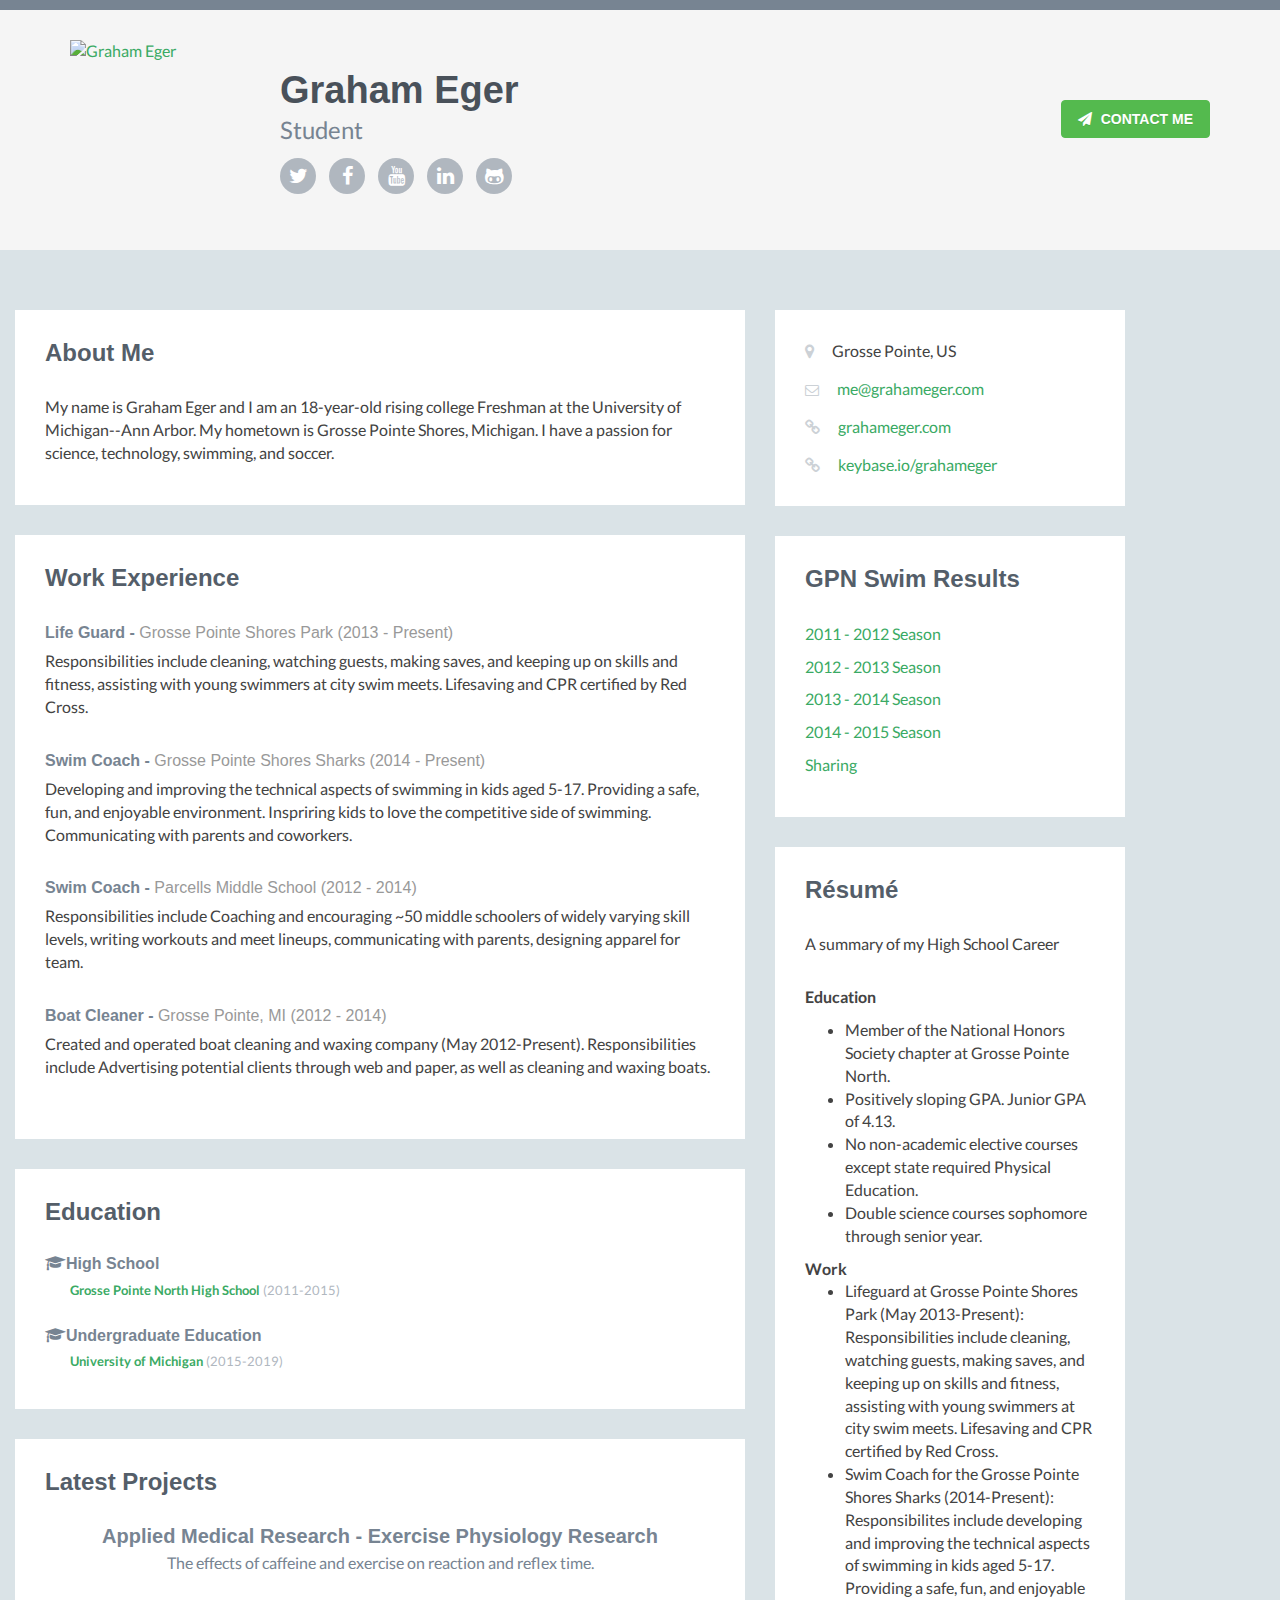
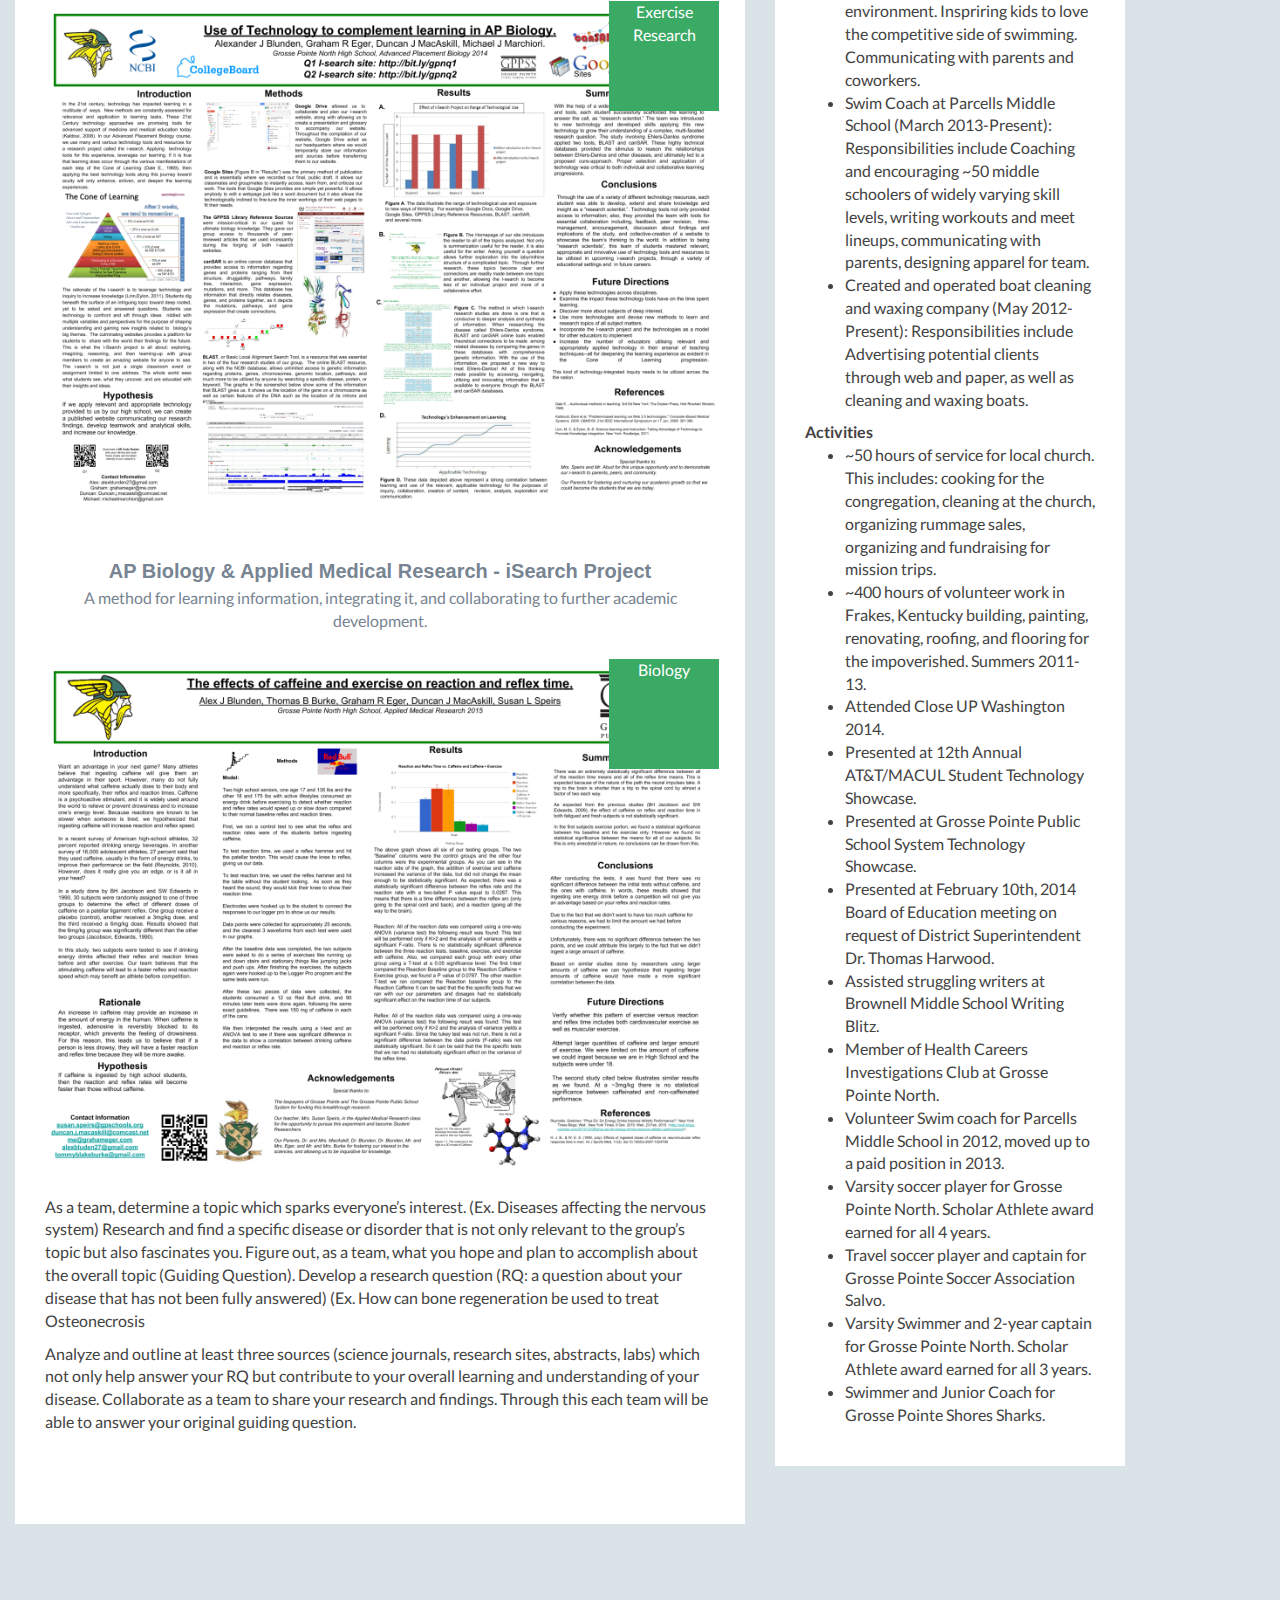
==== index.html @ a5c98aa0 "First commit" ====
<!DOCTYPE html> <html lang="en"> <head> <title>Graham Eger</title> <meta charset="UTF-8"> <meta content="IE=edge" http-equiv="X-UA-Compatible"> <meta content="width=device-width,initial-scale=1" name="viewport"> <meta content="Personal Webpage of Graham Robert Eger" name="description"> <meta content="Graham Eger" name="author"> <link async href="favicon.ico" rel="shortcut icon"> </head> <link async rel="stylesheet" type="text/css" href="https://grahameger.github.io/assets/css/style.css"><body> <header class="header"> <div class="container"> <a async href="https://grahameger.github.io/assets/images/16.jpg"> <img alt="Graham Eger" class="profile-image img-responsive pull-left" height="180" src="https://grahameger.com/seniorcircle.png" width="180"> </a> <div class="profile-content pull-left"> <h1 class="name">Graham Eger</h1> <h2 class="desc">Student</h2> <ul class="social list-inline"> <li> <a href="https://twitter.com/grahameger"> <i class="fa fa-twitter"></i> </a> </li> <li> <a href="https://facebook.com/grahameger"> <i class="fa fa-facebook"></i> </a> </li> <li> <a href="https://youtube.com/grahameger1"> <i class="fa fa-youtube"></i> </a> </li> <li> <a href="https://grahameger.com/sharing/resume.pdf"> <i class="fa fa-linkedin"></i> </a> </li> <li class="last-item"> <a href="https://grahameger.com/work"> <i class="fa fa-github-alt"></i> </a> </li> </ul> </div> <a class="btn btn-cta-primary pull-right" href="mailto:&#109;&#101;&#064;&#103;&#114;&#097;&#104;&#097;&#109;&#101;&#103;&#101;&#114;&#046;&#099;&#111;&#109;" target="_blank"> <i class="fa fa-paper-plane"></i> Contact Me </a> </div> </header> <div class="container sections-wrapper row"> <div class="primary col-md-8 col-sm-12 col-xs-12"> <section class="about section"> <div class="section-inner"> <h2 class="heading">About Me</h2> <div class="content"> <p>My name is Graham Eger and I am an 18-year-old rising college Freshman at the University of Michigan--Ann Arbor. My hometown is Grosse Pointe Shores, Michigan. I have a passion for science, technology, swimming, and soccer.</p> <p></p> </div> </div> </section> <section class="experience section"> <div class="section-inner"> <h2 class="heading">Work Experience</h2> <div class="content"> <div class="item"> <h3 class="title">Life Guard - <span class="place"> <a href="#">Grosse Pointe Shores Park</a> </span> <span class="year">(2013 - Present)</span> </h3> <p>Responsibilities include cleaning, watching guests, making saves, and keeping up on skills and fitness, assisting with young swimmers at city swim meets. Lifesaving and CPR certified by Red Cross. </p> </div> <div class="item"> <h3 class="title">Swim Coach - <span class="place">Grosse Pointe Shores Sharks</span> <span class="year">(2014 - Present)</span> </h3> <p>Developing and improving the technical aspects of swimming in kids aged 5-17. Providing a safe, fun, and enjoyable environment. Inspriring kids to love the competitive side of swimming. Communicating with parents and coworkers. </p> </div> <div class="item"> <h3 class="title">Swim Coach - <span class="place"> <a href="#">Parcells Middle School</a> </span> <span class="year">(2012 - 2014)</span> </h3> <p>Responsibilities include Coaching and encouraging ~50 middle schoolers of widely varying skill levels, writing workouts and meet lineups, communicating with parents, designing apparel for team. </p> </div> <div class="item"> <h3 class="title">Boat Cleaner - <span class="place"> <a href="http://gpboatcleaning.com">Grosse Pointe, MI</a> </span> <span class="year">(2012 - 2014)</span> </h3> <p>Created and operated boat cleaning and waxing company (May 2012-Present). Responsibilities include Advertising potential clients through web and paper, as well as cleaning and waxing boats. </p> </div> </div> </div> </section> <aside class="education aside section"> <div class="section-inner"> <h2 class="heading">Education</h2> <div class="content"> <div class="item"> <h3 class="title"> <i class="fa fa-graduation-cap"></i>High School </h3> <h4 class="university"> <a href="https://grossepointenorth.com">Grosse Pointe North High School</a> <span class="year">(2011-2015)</span> </h4> </div> <div class="item"> <h3 class="title"> <i class="fa fa-graduation-cap"></i>Undergraduate Education </h3> <h4 class="university"> <a href="https://umich.edu">University of Michigan</a> <span class="year">(2015-2019)</span> </h4> </div> </div> </div> </aside> <section class="latest section"> <div class="section-inner"> <h2 class="heading">Latest Projects</h2> <div class="content"> <div class="item featured text-center"> <h3 class="title"> <a href="http://www.grossepointenews.com/Articles-Schools-i-2013-06-20-250214.114135-Changing-lives.html" target="_blank">Applied Medical Research - Exercise Physiology Research</a> </h3> <p class="summary">The effects of caffeine and exercise on reaction and reflex time.</p> <div class="featured-image"> <a href="https://grahameger.com/work/ReflexReactionPoster.pdf" target="_blank"> <img async alt="project name" class="img-responsive project-image" src="https://grahameger.github.io/assets/images/Copy_of_GPPSS_Tech_Showcase_Poster_p02c7b.png"> </a> <div class="ribbon text"> Exercise Research </div> <br> <h3 class="title"> <a href="https://docs.google.com/presentation/d/17pIxIAxkDHUTWoYs_kjP4HQu69lE4UxBea7o7lthRrk/edit?usp=sharing" target="_blank">AP Biology & Applied Medical Research - iSearch Project</a> </h3> <p class="summary">A method for learning information, integrating it, and collaborating to further academic development.</p> <div class="featured-image"> <a href="https://docs.google.com/presentation/d/17pIxIAxkDHUTWoYs_kjP4HQu69lE4UxBea7o7lthRrk/edit?usp=sharing" target="_blank"> <img alt="project name" class="img-responsive project-image" async src="https://grahameger.github.io/assets/images/ReflexRxn-Eger_MacAskill_Burke_Blunden_ebzbsc.png"> </a> <div class="ribbon text"> Biology </div> </div> <div class="desc text-left"> <p>As a team, determine a topic which sparks everyone’s interest. (Ex. Diseases affecting the nervous system) Research and find a specific disease or disorder that is not only relevant to the group’s topic but also fascinates you. Figure out, as a team, what you hope and plan to accomplish about the overall topic (Guiding Question). Develop a research question (RQ: a question about your disease that has not been fully answered) (Ex. How can bone regeneration be used to treat Osteonecrosis </p> <p>Analyze and outline at least three sources (science journals, research sites, abstracts, labs) which not only help answer your RQ but contribute to your overall learning and understanding of your disease. Collaborate as a team to share your research and findings. Through this each team will be able to answer your original guiding question.</p> </div> </div> </div> </div> </div> </section> </div> <div class="secondary col-md-4 col-sm-12 col-xs-12"> <aside class="info aside section"> <div class="section-inner"> <h2 class="heading sr-only">Basic Information</h2> <div class="content"> <ul class="list-unstyled"> <li> <i class="fa fa-map-marker"></i> <span class="sr-only">Location:</span>Grosse Pointe, US </li> <li> <i class="fa fa-envelope-o"></i> <span class="sr-only">Email:</span> <a href="mailto:&#109;&#101;&#064;&#103;&#114;&#097;&#104;&#097;&#109;&#101;&#103;&#101;&#114;&#046;&#099;&#111;&#109;">&#109;&#101;&#064;&#103;&#114;&#097;&#104;&#097;&#109;&#101;&#103;&#101;&#114;&#046;&#099;&#111;&#109;</a> </li> <li> <i class="fa fa-link"></i> <span class="sr-only">Website:</span> <a href="https://grahameger.com">grahameger.com</a> </li> <li> <i class="fa fa-link"></i> <span class="sr-only">Keybase</span> <a href="https://keybase.io/grahameger">keybase.io/grahameger</a> </li> </ul> </div> </div> </aside> <aside class="education aside section"> <div class="section-inner"> <h2 class="heading">GPN Swim Results</h2> <div class="content"> <div class="item"> <p> <a href="/results/1112/">2011 - 2012 Season</a> </p> <p> <a href="/results/1213/">2012 - 2013 Season</a> </p> <p> <a href="/results/1314/">2013 - 2014 Season</a> </p> <p> <a href="/results/1415/">2014 - 2015 Season</a> </p> <p> <a href="/sharing">Sharing</a> </p> </div> </div> </div> </aside> <aside class="skills aside section"> <div class="section-inner"> <h2 class="heading">Résumé</h2> <div class="content"> <p class="intro">A summary of my High School Career</p> <div class="skillset"> <p> <b>Education</b> <br> </p> <ul> <li>Member of the National Honors Society chapter at Grosse Pointe North.</li> <li>Positively sloping GPA. Junior GPA of 4.13. </li> <li>No non-academic elective courses except state required Physical Education.</li> <li>Double science courses sophomore through senior year.</li> </ul> <b>Work</b> <br> <ul> <li>Lifeguard at Grosse Pointe Shores Park (May 2013-Present): Responsibilities include cleaning, watching guests, making saves, and keeping up on skills and fitness, assisting with young swimmers at city swim meets. Lifesaving and CPR certified by Red Cross.</li> <li>Swim Coach for the Grosse Pointe Shores Sharks (2014-Present): Responsibilites include developing and improving the technical aspects of swimming in kids aged 5-17. Providing a safe, fun, and enjoyable environment. Inspriring kids to love the competitive side of swimming. Communicating with parents and coworkers.</li> <li>Swim Coach at Parcells Middle School (March 2013-Present): Responsibilities include Coaching and encouraging ~50 middle schoolers of widely varying skill levels, writing workouts and meet lineups, communicating with parents, designing apparel for team.</li> <li>Created and operated boat cleaning and waxing company (May 2012-Present): Responsibilities include Advertising potential clients through web and paper, as well as cleaning and waxing boats.</li> </ul> <b>Activities</b> <br> <ul> <li>~50 hours of service for local church. This includes: cooking for the congregation, cleaning at the church, organizing rummage sales, organizing and fundraising for mission trips. </li> <li>~400 hours of volunteer work in Frakes, Kentucky building, painting, renovating, roofing, and flooring for the impoverished. Summers 2011-13.</li> <li>Attended Close UP Washington 2014.</li> <li>Presented at 12th Annual AT&T/MACUL Student Technology Showcase.</li> <li>Presented at Grosse Pointe Public School System Technology Showcase.</li> <li>Presented at February 10th, 2014 Board of Education meeting on request of District Superintendent Dr. Thomas Harwood.</li> <li>Assisted struggling writers at Brownell Middle School Writing Blitz.</li> <li>Member of Health Careers Investigations Club at Grosse Pointe North.</li> <li>Volunteer Swim coach for Parcells Middle School in 2012, moved up to a paid position in 2013. </li> <li>Varsity soccer player for Grosse Pointe North. Scholar Athlete award earned for all 4 years. </li> <li>Travel soccer player and captain for Grosse Pointe Soccer Association Salvo.</li> <li>Varsity Swimmer and 2-year captain for Grosse Pointe North. Scholar Athlete award earned for all 3 years.</li> <li>Swimmer and Junior Coach for Grosse Pointe Shores Sharks.</li> </ul> </div> </div> </div> </aside> </div> </div> </body> </html>
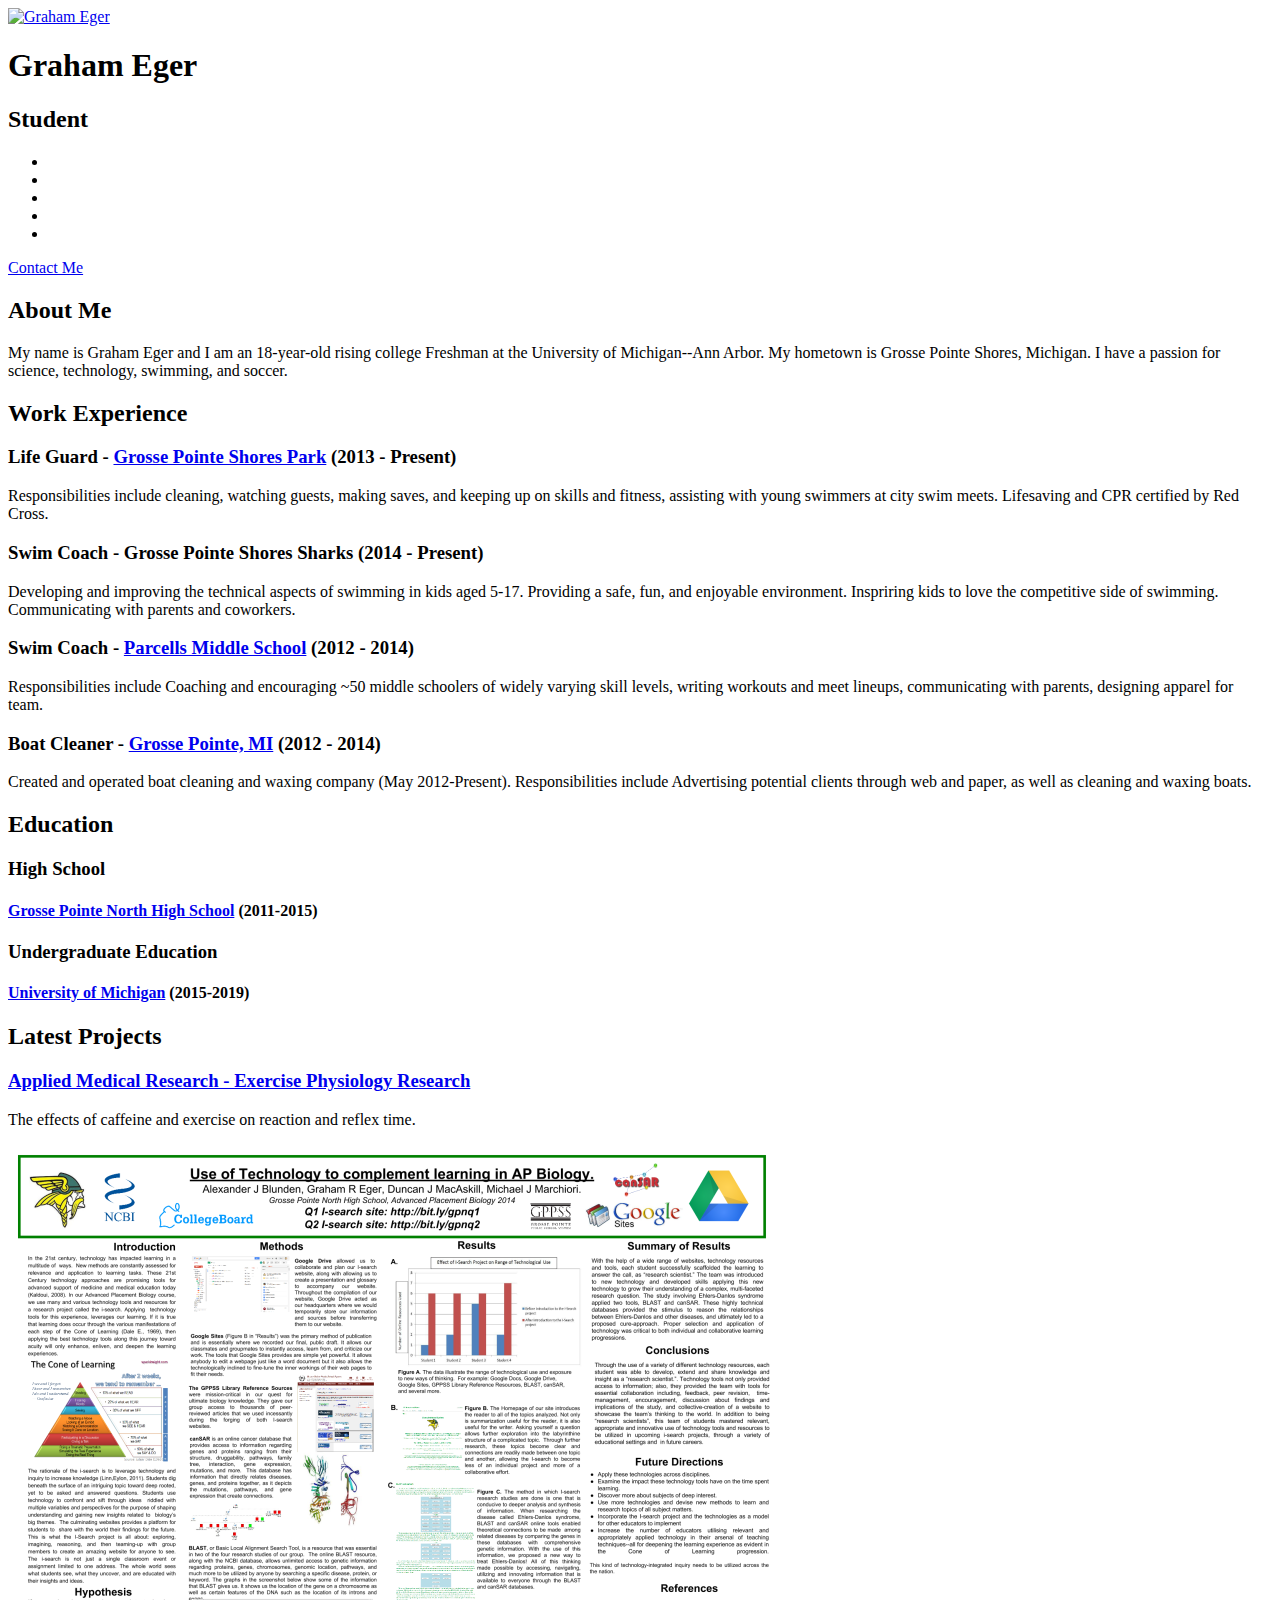
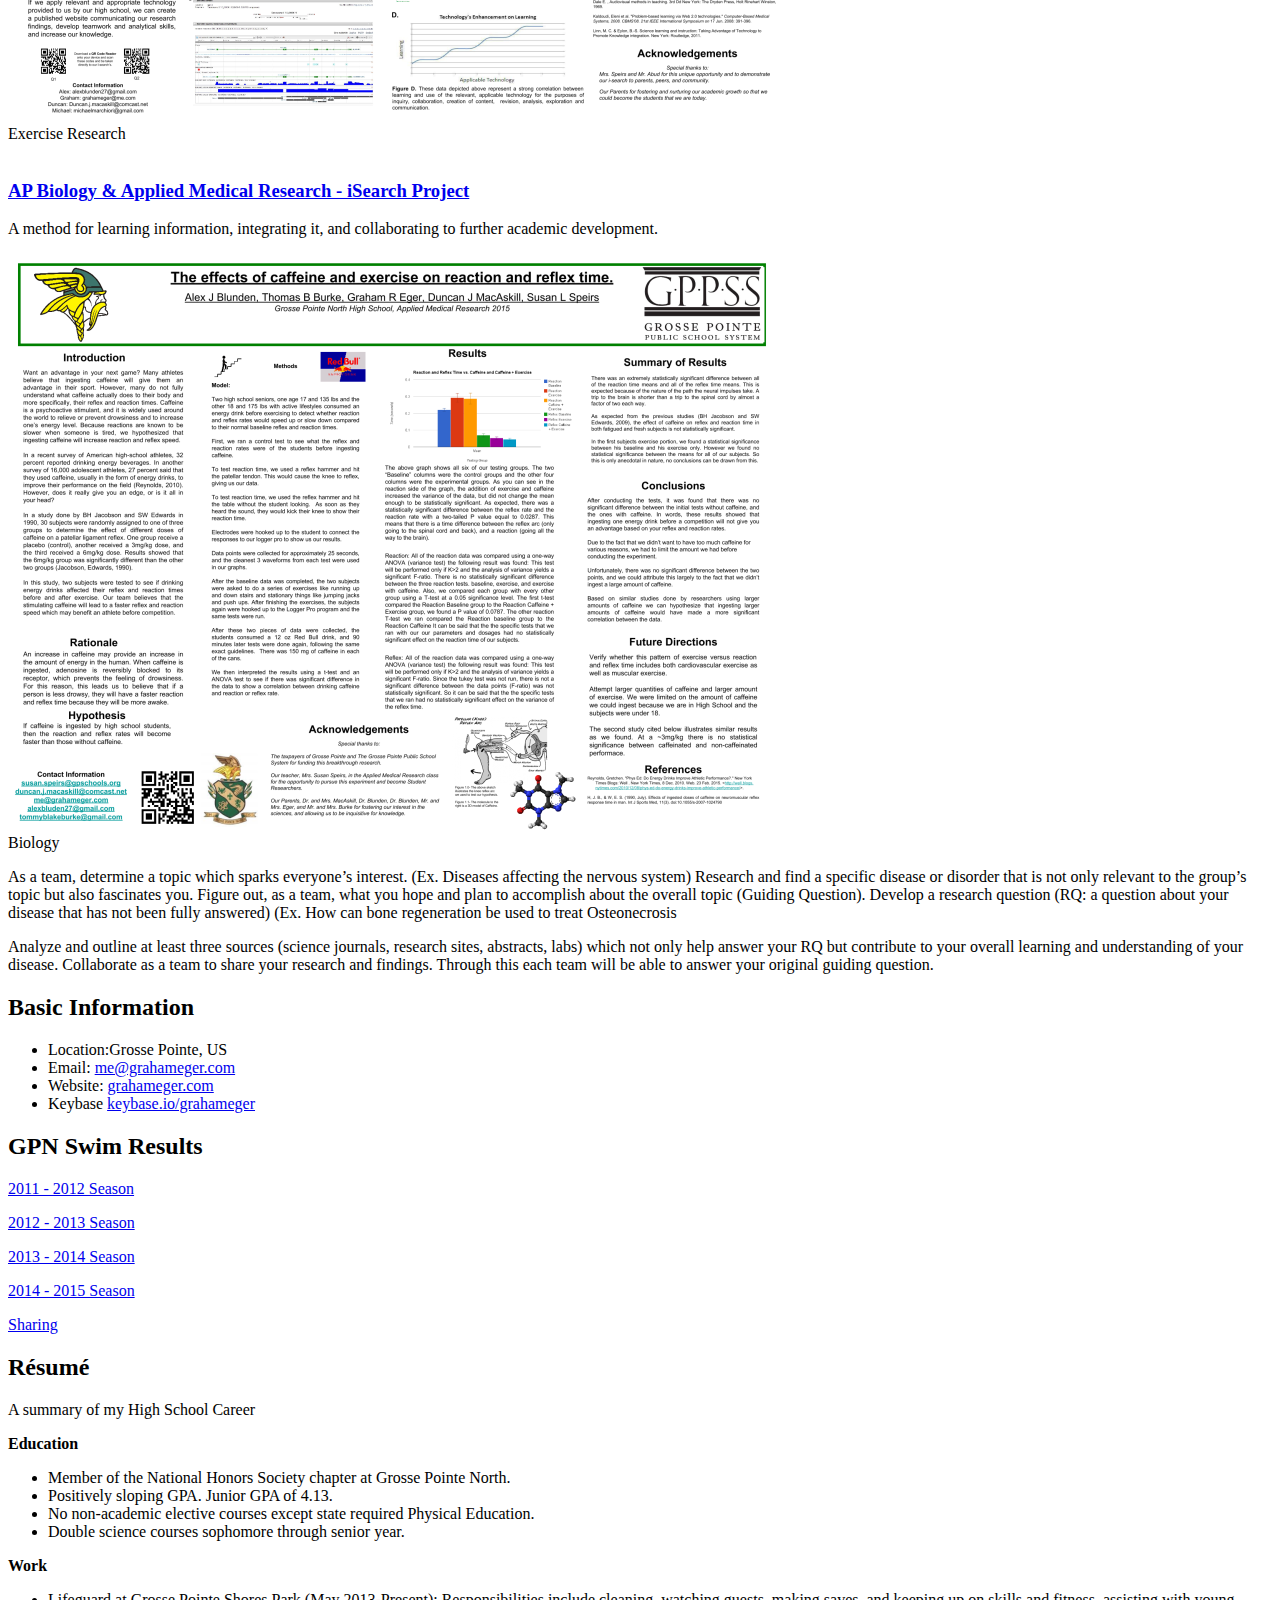
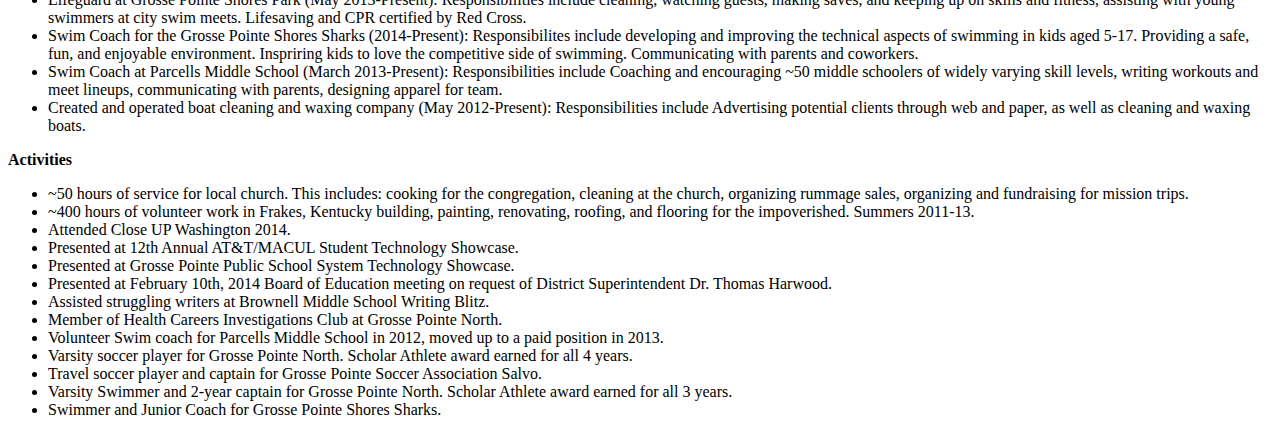
==== commit 3df0f401: "Beautify html and css" ====
--- a/index.html
+++ b/index.html
@@ -1 +1,189 @@
-<!DOCTYPE html> <html lang="en"> <head> <title>Graham Eger</title> <meta charset="UTF-8"> <meta content="IE=edge" http-equiv="X-UA-Compatible"> <meta content="width=device-width,initial-scale=1" name="viewport"> <meta content="Personal Webpage of Graham Robert Eger" name="description"> <meta content="Graham Eger" name="author"> <link async href="favicon.ico" rel="shortcut icon"> </head> <link async rel="stylesheet" type="text/css" href="https://grahameger.github.io/assets/css/style.css"><body> <header class="header"> <div class="container"> <a async href="https://grahameger.github.io/assets/images/16.jpg"> <img alt="Graham Eger" class="profile-image img-responsive pull-left" height="180" src="https://grahameger.com/seniorcircle.png" width="180"> </a> <div class="profile-content pull-left"> <h1 class="name">Graham Eger</h1> <h2 class="desc">Student</h2> <ul class="social list-inline"> <li> <a href="https://twitter.com/grahameger"> <i class="fa fa-twitter"></i> </a> </li> <li> <a href="https://facebook.com/grahameger"> <i class="fa fa-facebook"></i> </a> </li> <li> <a href="https://youtube.com/grahameger1"> <i class="fa fa-youtube"></i> </a> </li> <li> <a href="https://grahameger.com/sharing/resume.pdf"> <i class="fa fa-linkedin"></i> </a> </li> <li class="last-item"> <a href="https://grahameger.com/work"> <i class="fa fa-github-alt"></i> </a> </li> </ul> </div> <a class="btn btn-cta-primary pull-right" href="mailto:&#109;&#101;&#064;&#103;&#114;&#097;&#104;&#097;&#109;&#101;&#103;&#101;&#114;&#046;&#099;&#111;&#109;" target="_blank"> <i class="fa fa-paper-plane"></i> Contact Me </a> </div> </header> <div class="container sections-wrapper row"> <div class="primary col-md-8 col-sm-12 col-xs-12"> <section class="about section"> <div class="section-inner"> <h2 class="heading">About Me</h2> <div class="content"> <p>My name is Graham Eger and I am an 18-year-old rising college Freshman at the University of Michigan--Ann Arbor. My hometown is Grosse Pointe Shores, Michigan. I have a passion for science, technology, swimming, and soccer.</p> <p></p> </div> </div> </section> <section class="experience section"> <div class="section-inner"> <h2 class="heading">Work Experience</h2> <div class="content"> <div class="item"> <h3 class="title">Life Guard - <span class="place"> <a href="#">Grosse Pointe Shores Park</a> </span> <span class="year">(2013 - Present)</span> </h3> <p>Responsibilities include cleaning, watching guests, making saves, and keeping up on skills and fitness, assisting with young swimmers at city swim meets. Lifesaving and CPR certified by Red Cross. </p> </div> <div class="item"> <h3 class="title">Swim Coach - <span class="place">Grosse Pointe Shores Sharks</span> <span class="year">(2014 - Present)</span> </h3> <p>Developing and improving the technical aspects of swimming in kids aged 5-17. Providing a safe, fun, and enjoyable environment. Inspriring kids to love the competitive side of swimming. Communicating with parents and coworkers. </p> </div> <div class="item"> <h3 class="title">Swim Coach - <span class="place"> <a href="#">Parcells Middle School</a> </span> <span class="year">(2012 - 2014)</span> </h3> <p>Responsibilities include Coaching and encouraging ~50 middle schoolers of widely varying skill levels, writing workouts and meet lineups, communicating with parents, designing apparel for team. </p> </div> <div class="item"> <h3 class="title">Boat Cleaner - <span class="place"> <a href="http://gpboatcleaning.com">Grosse Pointe, MI</a> </span> <span class="year">(2012 - 2014)</span> </h3> <p>Created and operated boat cleaning and waxing company (May 2012-Present). Responsibilities include Advertising potential clients through web and paper, as well as cleaning and waxing boats. </p> </div> </div> </div> </section> <aside class="education aside section"> <div class="section-inner"> <h2 class="heading">Education</h2> <div class="content"> <div class="item"> <h3 class="title"> <i class="fa fa-graduation-cap"></i>High School </h3> <h4 class="university"> <a href="https://grossepointenorth.com">Grosse Pointe North High School</a> <span class="year">(2011-2015)</span> </h4> </div> <div class="item"> <h3 class="title"> <i class="fa fa-graduation-cap"></i>Undergraduate Education </h3> <h4 class="university"> <a href="https://umich.edu">University of Michigan</a> <span class="year">(2015-2019)</span> </h4> </div> </div> </div> </aside> <section class="latest section"> <div class="section-inner"> <h2 class="heading">Latest Projects</h2> <div class="content"> <div class="item featured text-center"> <h3 class="title"> <a href="http://www.grossepointenews.com/Articles-Schools-i-2013-06-20-250214.114135-Changing-lives.html" target="_blank">Applied Medical Research - Exercise Physiology Research</a> </h3> <p class="summary">The effects of caffeine and exercise on reaction and reflex time.</p> <div class="featured-image"> <a href="https://grahameger.com/work/ReflexReactionPoster.pdf" target="_blank"> <img async alt="project name" class="img-responsive project-image" src="https://grahameger.github.io/assets/images/Copy_of_GPPSS_Tech_Showcase_Poster_p02c7b.png"> </a> <div class="ribbon text"> Exercise Research </div> <br> <h3 class="title"> <a href="https://docs.google.com/presentation/d/17pIxIAxkDHUTWoYs_kjP4HQu69lE4UxBea7o7lthRrk/edit?usp=sharing" target="_blank">AP Biology & Applied Medical Research - iSearch Project</a> </h3> <p class="summary">A method for learning information, integrating it, and collaborating to further academic development.</p> <div class="featured-image"> <a href="https://docs.google.com/presentation/d/17pIxIAxkDHUTWoYs_kjP4HQu69lE4UxBea7o7lthRrk/edit?usp=sharing" target="_blank"> <img alt="project name" class="img-responsive project-image" async src="https://grahameger.github.io/assets/images/ReflexRxn-Eger_MacAskill_Burke_Blunden_ebzbsc.png"> </a> <div class="ribbon text"> Biology </div> </div> <div class="desc text-left"> <p>As a team, determine a topic which sparks everyone’s interest. (Ex. Diseases affecting the nervous system) Research and find a specific disease or disorder that is not only relevant to the group’s topic but also fascinates you. Figure out, as a team, what you hope and plan to accomplish about the overall topic (Guiding Question). Develop a research question (RQ: a question about your disease that has not been fully answered) (Ex. How can bone regeneration be used to treat Osteonecrosis </p> <p>Analyze and outline at least three sources (science journals, research sites, abstracts, labs) which not only help answer your RQ but contribute to your overall learning and understanding of your disease. Collaborate as a team to share your research and findings. Through this each team will be able to answer your original guiding question.</p> </div> </div> </div> </div> </div> </section> </div> <div class="secondary col-md-4 col-sm-12 col-xs-12"> <aside class="info aside section"> <div class="section-inner"> <h2 class="heading sr-only">Basic Information</h2> <div class="content"> <ul class="list-unstyled"> <li> <i class="fa fa-map-marker"></i> <span class="sr-only">Location:</span>Grosse Pointe, US </li> <li> <i class="fa fa-envelope-o"></i> <span class="sr-only">Email:</span> <a href="mailto:&#109;&#101;&#064;&#103;&#114;&#097;&#104;&#097;&#109;&#101;&#103;&#101;&#114;&#046;&#099;&#111;&#109;">&#109;&#101;&#064;&#103;&#114;&#097;&#104;&#097;&#109;&#101;&#103;&#101;&#114;&#046;&#099;&#111;&#109;</a> </li> <li> <i class="fa fa-link"></i> <span class="sr-only">Website:</span> <a href="https://grahameger.com">grahameger.com</a> </li> <li> <i class="fa fa-link"></i> <span class="sr-only">Keybase</span> <a href="https://keybase.io/grahameger">keybase.io/grahameger</a> </li> </ul> </div> </div> </aside> <aside class="education aside section"> <div class="section-inner"> <h2 class="heading">GPN Swim Results</h2> <div class="content"> <div class="item"> <p> <a href="/results/1112/">2011 - 2012 Season</a> </p> <p> <a href="/results/1213/">2012 - 2013 Season</a> </p> <p> <a href="/results/1314/">2013 - 2014 Season</a> </p> <p> <a href="/results/1415/">2014 - 2015 Season</a> </p> <p> <a href="/sharing">Sharing</a> </p> </div> </div> </div> </aside> <aside class="skills aside section"> <div class="section-inner"> <h2 class="heading">Résumé</h2> <div class="content"> <p class="intro">A summary of my High School Career</p> <div class="skillset"> <p> <b>Education</b> <br> </p> <ul> <li>Member of the National Honors Society chapter at Grosse Pointe North.</li> <li>Positively sloping GPA. Junior GPA of 4.13. </li> <li>No non-academic elective courses except state required Physical Education.</li> <li>Double science courses sophomore through senior year.</li> </ul> <b>Work</b> <br> <ul> <li>Lifeguard at Grosse Pointe Shores Park (May 2013-Present): Responsibilities include cleaning, watching guests, making saves, and keeping up on skills and fitness, assisting with young swimmers at city swim meets. Lifesaving and CPR certified by Red Cross.</li> <li>Swim Coach for the Grosse Pointe Shores Sharks (2014-Present): Responsibilites include developing and improving the technical aspects of swimming in kids aged 5-17. Providing a safe, fun, and enjoyable environment. Inspriring kids to love the competitive side of swimming. Communicating with parents and coworkers.</li> <li>Swim Coach at Parcells Middle School (March 2013-Present): Responsibilities include Coaching and encouraging ~50 middle schoolers of widely varying skill levels, writing workouts and meet lineups, communicating with parents, designing apparel for team.</li> <li>Created and operated boat cleaning and waxing company (May 2012-Present): Responsibilities include Advertising potential clients through web and paper, as well as cleaning and waxing boats.</li> </ul> <b>Activities</b> <br> <ul> <li>~50 hours of service for local church. This includes: cooking for the congregation, cleaning at the church, organizing rummage sales, organizing and fundraising for mission trips. </li> <li>~400 hours of volunteer work in Frakes, Kentucky building, painting, renovating, roofing, and flooring for the impoverished. Summers 2011-13.</li> <li>Attended Close UP Washington 2014.</li> <li>Presented at 12th Annual AT&T/MACUL Student Technology Showcase.</li> <li>Presented at Grosse Pointe Public School System Technology Showcase.</li> <li>Presented at February 10th, 2014 Board of Education meeting on request of District Superintendent Dr. Thomas Harwood.</li> <li>Assisted struggling writers at Brownell Middle School Writing Blitz.</li> <li>Member of Health Careers Investigations Club at Grosse Pointe North.</li> <li>Volunteer Swim coach for Parcells Middle School in 2012, moved up to a paid position in 2013. </li> <li>Varsity soccer player for Grosse Pointe North. Scholar Athlete award earned for all 4 years. </li> <li>Travel soccer player and captain for Grosse Pointe Soccer Association Salvo.</li> <li>Varsity Swimmer and 2-year captain for Grosse Pointe North. Scholar Athlete award earned for all 3 years.</li> <li>Swimmer and Junior Coach for Grosse Pointe Shores Sharks.</li> </ul> </div> </div> </div> </aside> </div> </div> </body> </html>+<!DOCTYPE html>
+<html lang="en">
+
+<head>
+    <title>Graham Eger</title>
+    <meta charset="UTF-8">
+    <meta content="IE=edge" http-equiv="X-UA-Compatible">
+    <meta content="width=device-width,initial-scale=1" name="viewport">
+    <meta content="Personal Webpage of Graham Robert Eger" name="description">
+    <meta content="Graham Eger" name="author">
+    <link async href="favicon.ico" rel="shortcut icon"> </head>
+<link async rel="stylesheet" type="text/css" href="https://grahameger.github.io/assets/css/style.css">
+
+<body>
+    <header class="header">
+        <div class="container">
+            <a async href="https://grahameger.github.io/assets/images/16.jpg"> <img alt="Graham Eger" class="profile-image img-responsive pull-left" height="180" src="https://grahameger.com/seniorcircle.png" width="180"> </a>
+            <div class="profile-content pull-left">
+                <h1 class="name">Graham Eger</h1>
+                <h2 class="desc">Student</h2>
+                <ul class="social list-inline">
+                    <li>
+                        <a href="https://twitter.com/grahameger"> <i class="fa fa-twitter"></i> </a>
+                    </li>
+                    <li>
+                        <a href="https://facebook.com/grahameger"> <i class="fa fa-facebook"></i> </a>
+                    </li>
+                    <li>
+                        <a href="https://youtube.com/grahameger1"> <i class="fa fa-youtube"></i> </a>
+                    </li>
+                    <li>
+                        <a href="https://grahameger.com/sharing/resume.pdf"> <i class="fa fa-linkedin"></i> </a>
+                    </li>
+                    <li class="last-item">
+                        <a href="https://grahameger.com/work"> <i class="fa fa-github-alt"></i> </a>
+                    </li>
+                </ul>
+            </div>
+            <a class="btn btn-cta-primary pull-right" href="mailto:&#109;&#101;&#064;&#103;&#114;&#097;&#104;&#097;&#109;&#101;&#103;&#101;&#114;&#046;&#099;&#111;&#109;" target="_blank"> <i class="fa fa-paper-plane"></i> Contact Me </a>
+        </div>
+    </header>
+    <div class="container sections-wrapper row">
+        <div class="primary col-md-8 col-sm-12 col-xs-12">
+            <section class="about section">
+                <div class="section-inner">
+                    <h2 class="heading">About Me</h2>
+                    <div class="content">
+                        <p>My name is Graham Eger and I am an 18-year-old rising college Freshman at the University of Michigan--Ann Arbor. My hometown is Grosse Pointe Shores, Michigan. I have a passion for science, technology, swimming, and soccer.</p>
+                        <p></p>
+                    </div>
+                </div>
+            </section>
+            <section class="experience section">
+                <div class="section-inner">
+                    <h2 class="heading">Work Experience</h2>
+                    <div class="content">
+                        <div class="item">
+                            <h3 class="title">Life Guard - <span class="place"> <a href="#">Grosse Pointe Shores Park</a> </span> <span class="year">(2013 - Present)</span> </h3>
+                            <p>Responsibilities include cleaning, watching guests, making saves, and keeping up on skills and fitness, assisting with young swimmers at city swim meets. Lifesaving and CPR certified by Red Cross. </p>
+                        </div>
+                        <div class="item">
+                            <h3 class="title">Swim Coach - <span class="place">Grosse Pointe Shores Sharks</span> <span class="year">(2014 - Present)</span> </h3>
+                            <p>Developing and improving the technical aspects of swimming in kids aged 5-17. Providing a safe, fun, and enjoyable environment. Inspriring kids to love the competitive side of swimming. Communicating with parents and coworkers. </p>
+                        </div>
+                        <div class="item">
+                            <h3 class="title">Swim Coach - <span class="place"> <a href="#">Parcells Middle School</a> </span> <span class="year">(2012 - 2014)</span> </h3>
+                            <p>Responsibilities include Coaching and encouraging ~50 middle schoolers of widely varying skill levels, writing workouts and meet lineups, communicating with parents, designing apparel for team. </p>
+                        </div>
+                        <div class="item">
+                            <h3 class="title">Boat Cleaner - <span class="place"> <a href="http://gpboatcleaning.com">Grosse Pointe, MI</a> </span> <span class="year">(2012 - 2014)</span> </h3>
+                            <p>Created and operated boat cleaning and waxing company (May 2012-Present). Responsibilities include Advertising potential clients through web and paper, as well as cleaning and waxing boats. </p>
+                        </div>
+                    </div>
+                </div>
+            </section>
+            <aside class="education aside section">
+                <div class="section-inner">
+                    <h2 class="heading">Education</h2>
+                    <div class="content">
+                        <div class="item">
+                            <h3 class="title"> <i class="fa fa-graduation-cap"></i>High School </h3>
+                            <h4 class="university"> <a href="https://grossepointenorth.com">Grosse Pointe North High School</a> <span class="year">(2011-2015)</span> </h4> </div>
+                        <div class="item">
+                            <h3 class="title"> <i class="fa fa-graduation-cap"></i>Undergraduate Education </h3>
+                            <h4 class="university"> <a href="https://umich.edu">University of Michigan</a> <span class="year">(2015-2019)</span> </h4> </div>
+                    </div>
+                </div>
+            </aside>
+            <section class="latest section">
+                <div class="section-inner">
+                    <h2 class="heading">Latest Projects</h2>
+                    <div class="content">
+                        <div class="item featured text-center">
+                            <h3 class="title"> <a href="http://www.grossepointenews.com/Articles-Schools-i-2013-06-20-250214.114135-Changing-lives.html" target="_blank">Applied Medical Research - Exercise Physiology Research</a> </h3>
+                            <p class="summary">The effects of caffeine and exercise on reaction and reflex time.</p>
+                            <div class="featured-image">
+                                <a href="https://grahameger.com/work/ReflexReactionPoster.pdf" target="_blank"> <img async alt="project name" class="img-responsive project-image" src="https://grahameger.github.io/assets/images/Copy_of_GPPSS_Tech_Showcase_Poster_p02c7b.png"> </a>
+                                <div class="ribbon text"> Exercise Research </div>
+                                <br>
+                                <h3 class="title"> <a href="https://docs.google.com/presentation/d/17pIxIAxkDHUTWoYs_kjP4HQu69lE4UxBea7o7lthRrk/edit?usp=sharing" target="_blank">AP Biology & Applied Medical Research - iSearch Project</a> </h3>
+                                <p class="summary">A method for learning information, integrating it, and collaborating to further academic development.</p>
+                                <div class="featured-image">
+                                    <a href="https://docs.google.com/presentation/d/17pIxIAxkDHUTWoYs_kjP4HQu69lE4UxBea7o7lthRrk/edit?usp=sharing" target="_blank"> <img alt="project name" class="img-responsive project-image" async src="https://grahameger.github.io/assets/images/ReflexRxn-Eger_MacAskill_Burke_Blunden_ebzbsc.png"> </a>
+                                    <div class="ribbon text"> Biology </div>
+                                </div>
+                                <div class="desc text-left">
+                                    <p>As a team, determine a topic which sparks everyone’s interest. (Ex. Diseases affecting the nervous system) Research and find a specific disease or disorder that is not only relevant to the group’s topic but also fascinates you. Figure out, as a team, what you hope and plan to accomplish about the overall topic (Guiding Question). Develop a research question (RQ: a question about your disease that has not been fully answered) (Ex. How can bone regeneration be used to treat Osteonecrosis </p>
+                                    <p>Analyze and outline at least three sources (science journals, research sites, abstracts, labs) which not only help answer your RQ but contribute to your overall learning and understanding of your disease. Collaborate as a team to share your research and findings. Through this each team will be able to answer your original guiding question.</p>
+                                </div>
+                            </div>
+                        </div>
+                    </div>
+                </div>
+            </section>
+        </div>
+        <div class="secondary col-md-4 col-sm-12 col-xs-12">
+            <aside class="info aside section">
+                <div class="section-inner">
+                    <h2 class="heading sr-only">Basic Information</h2>
+                    <div class="content">
+                        <ul class="list-unstyled">
+                            <li> <i class="fa fa-map-marker"></i> <span class="sr-only">Location:</span>Grosse Pointe, US </li>
+                            <li> <i class="fa fa-envelope-o"></i> <span class="sr-only">Email:</span> <a href="mailto:&#109;&#101;&#064;&#103;&#114;&#097;&#104;&#097;&#109;&#101;&#103;&#101;&#114;&#046;&#099;&#111;&#109;">&#109;&#101;&#064;&#103;&#114;&#097;&#104;&#097;&#109;&#101;&#103;&#101;&#114;&#046;&#099;&#111;&#109;</a> </li>
+                            <li> <i class="fa fa-link"></i> <span class="sr-only">Website:</span> <a href="https://grahameger.com">grahameger.com</a> </li>
+                            <li> <i class="fa fa-link"></i> <span class="sr-only">Keybase</span> <a href="https://keybase.io/grahameger">keybase.io/grahameger</a> </li>
+                        </ul>
+                    </div>
+                </div>
+            </aside>
+            <aside class="education aside section">
+                <div class="section-inner">
+                    <h2 class="heading">GPN Swim Results</h2>
+                    <div class="content">
+                        <div class="item">
+                            <p> <a href="/results/1112/">2011 - 2012 Season</a> </p>
+                            <p> <a href="/results/1213/">2012 - 2013 Season</a> </p>
+                            <p> <a href="/results/1314/">2013 - 2014 Season</a> </p>
+                            <p> <a href="/results/1415/">2014 - 2015 Season</a> </p>
+                            <p> <a href="/sharing">Sharing</a> </p>
+                        </div>
+                    </div>
+                </div>
+            </aside>
+            <aside class="skills aside section">
+                <div class="section-inner">
+                    <h2 class="heading">Résumé</h2>
+                    <div class="content">
+                        <p class="intro">A summary of my High School Career</p>
+                        <div class="skillset">
+                            <p> <b>Education</b>
+                                <br> </p>
+                            <ul>
+                                <li>Member of the National Honors Society chapter at Grosse Pointe North.</li>
+                                <li>Positively sloping GPA. Junior GPA of 4.13. </li>
+                                <li>No non-academic elective courses except state required Physical Education.</li>
+                                <li>Double science courses sophomore through senior year.</li>
+                            </ul> <b>Work</b>
+                            <br>
+                            <ul>
+                                <li>Lifeguard at Grosse Pointe Shores Park (May 2013-Present): Responsibilities include cleaning, watching guests, making saves, and keeping up on skills and fitness, assisting with young swimmers at city swim meets. Lifesaving and CPR certified by Red Cross.</li>
+                                <li>Swim Coach for the Grosse Pointe Shores Sharks (2014-Present): Responsibilites include developing and improving the technical aspects of swimming in kids aged 5-17. Providing a safe, fun, and enjoyable environment. Inspriring kids to love the competitive side of swimming. Communicating with parents and coworkers.</li>
+                                <li>Swim Coach at Parcells Middle School (March 2013-Present): Responsibilities include Coaching and encouraging ~50 middle schoolers of widely varying skill levels, writing workouts and meet lineups, communicating with parents, designing apparel for team.</li>
+                                <li>Created and operated boat cleaning and waxing company (May 2012-Present): Responsibilities include Advertising potential clients through web and paper, as well as cleaning and waxing boats.</li>
+                            </ul> <b>Activities</b>
+                            <br>
+                            <ul>
+                                <li>~50 hours of service for local church. This includes: cooking for the congregation, cleaning at the church, organizing rummage sales, organizing and fundraising for mission trips. </li>
+                                <li>~400 hours of volunteer work in Frakes, Kentucky building, painting, renovating, roofing, and flooring for the impoverished. Summers 2011-13.</li>
+                                <li>Attended Close UP Washington 2014.</li>
+                                <li>Presented at 12th Annual AT&T/MACUL Student Technology Showcase.</li>
+                                <li>Presented at Grosse Pointe Public School System Technology Showcase.</li>
+                                <li>Presented at February 10th, 2014 Board of Education meeting on request of District Superintendent Dr. Thomas Harwood.</li>
+                                <li>Assisted struggling writers at Brownell Middle School Writing Blitz.</li>
+                                <li>Member of Health Careers Investigations Club at Grosse Pointe North.</li>
+                                <li>Volunteer Swim coach for Parcells Middle School in 2012, moved up to a paid position in 2013. </li>
+                                <li>Varsity soccer player for Grosse Pointe North. Scholar Athlete award earned for all 4 years. </li>
+                                <li>Travel soccer player and captain for Grosse Pointe Soccer Association Salvo.</li>
+                                <li>Varsity Swimmer and 2-year captain for Grosse Pointe North. Scholar Athlete award earned for all 3 years.</li>
+                                <li>Swimmer and Junior Coach for Grosse Pointe Shores Sharks.</li>
+                            </ul>
+                        </div>
+                    </div>
+                </div>
+            </aside>
+        </div>
+    </div>
+</body>
+
+</html>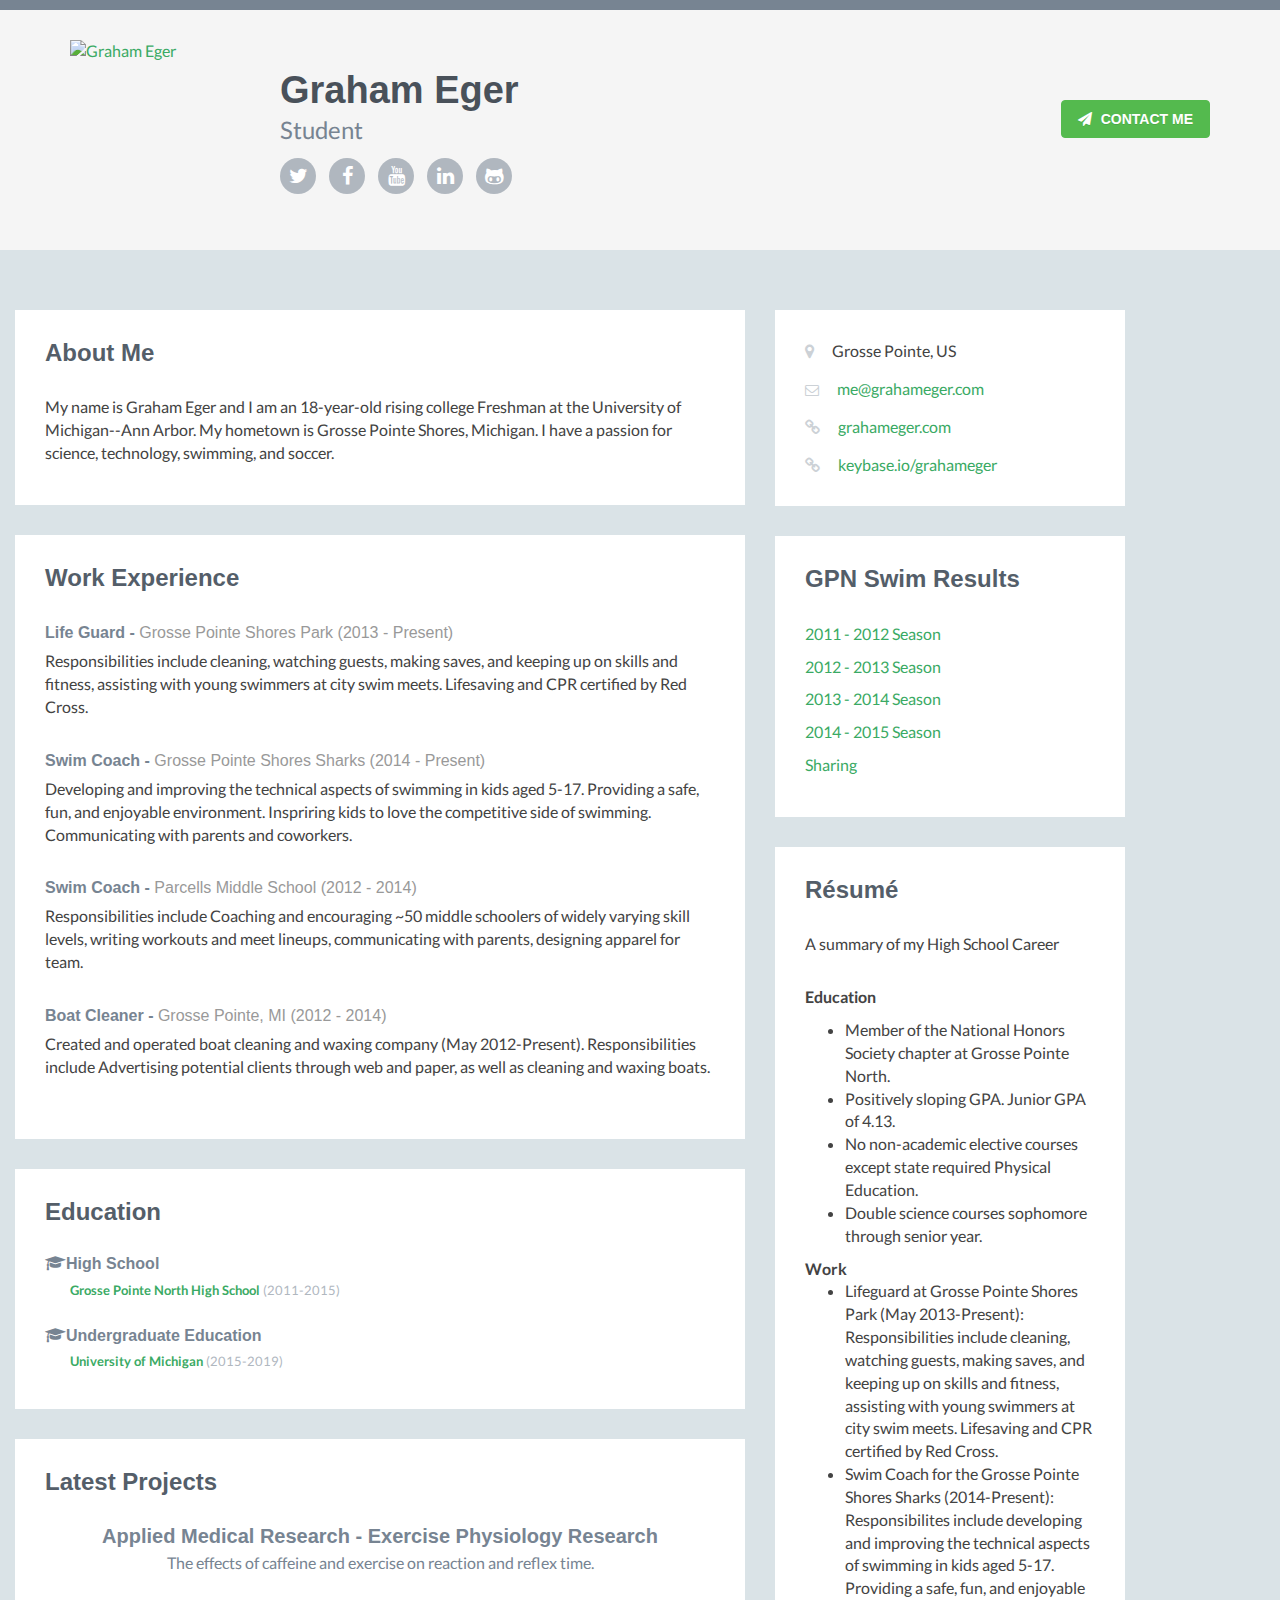
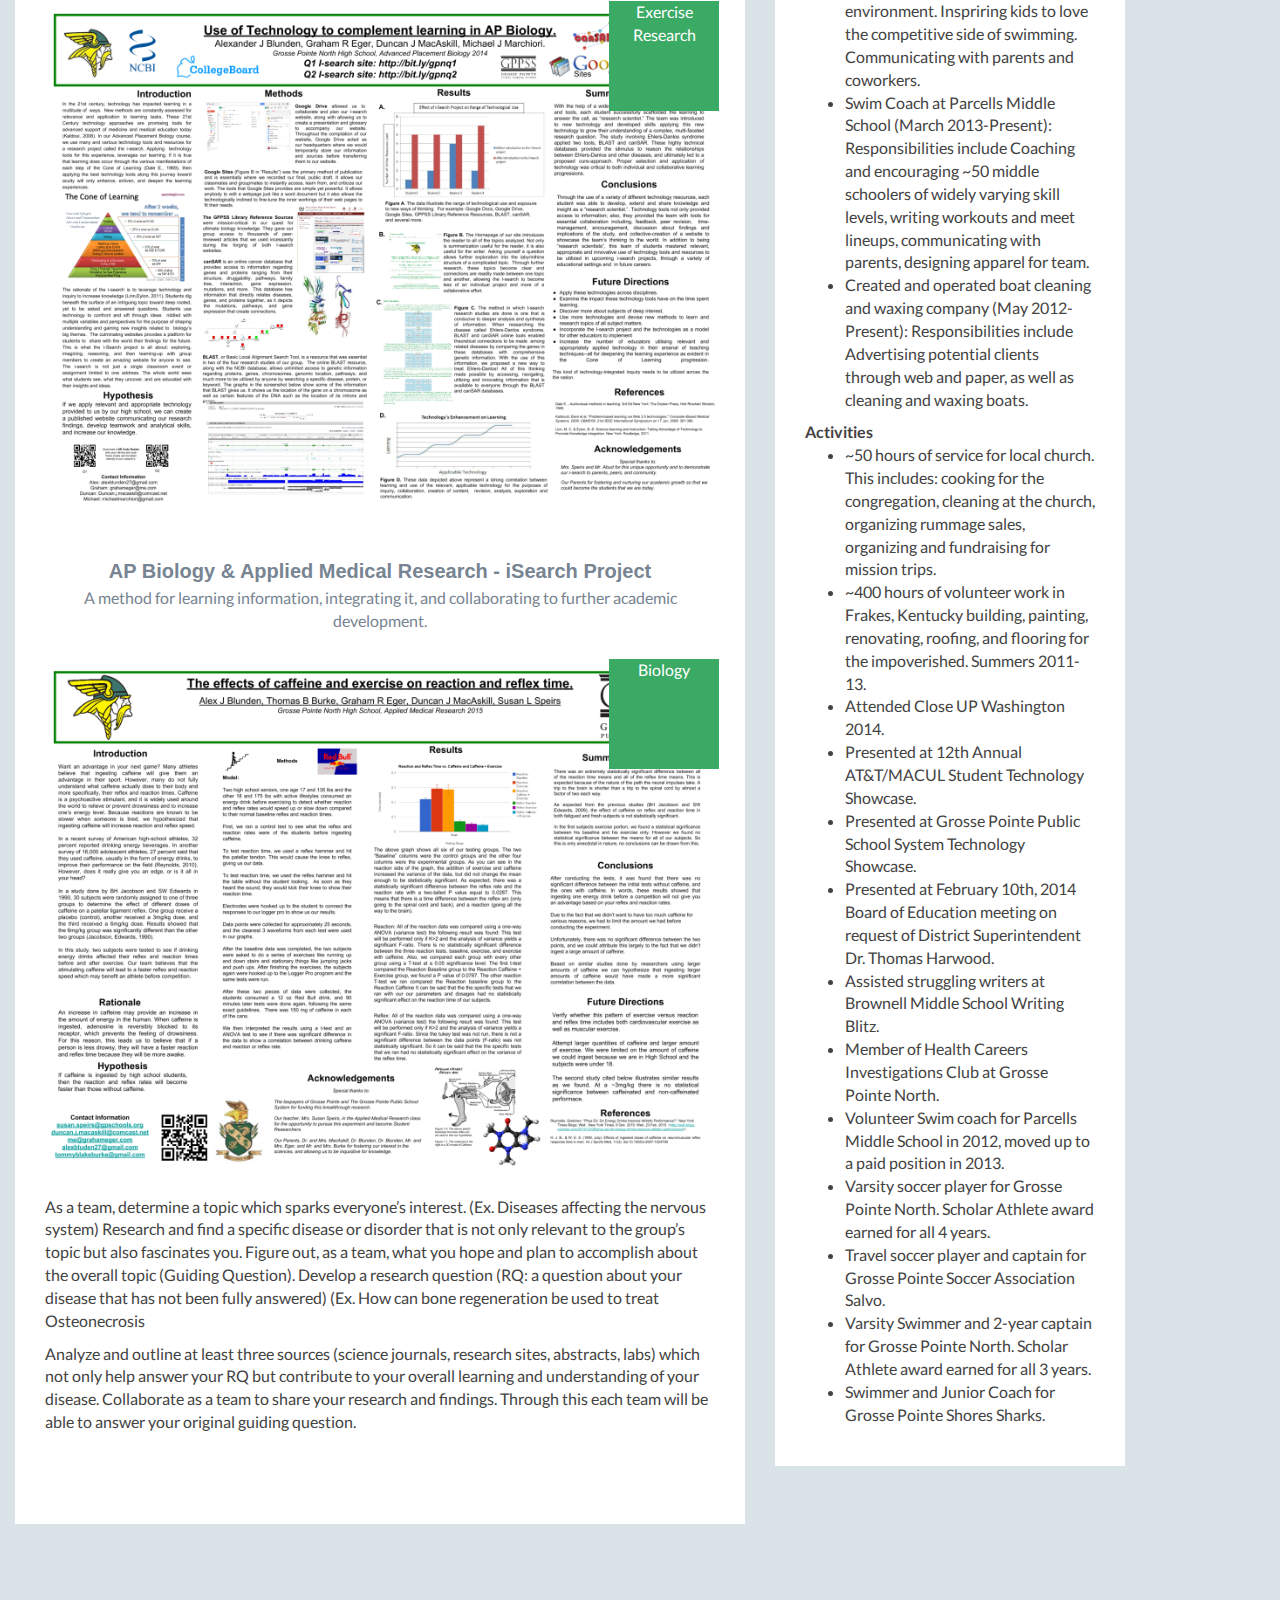
==== commit 0ee891a0: "Fix asset location" ====
--- a/index.html
+++ b/index.html
@@ -14,7 +14,7 @@
 <body>
     <header class="header">
         <div class="container">
-            <a async href="https://grahameger.github.io/assets/images/16.jpg"> <img alt="Graham Eger" class="profile-image img-responsive pull-left" height="180" src="https://grahameger.com/seniorcircle.png" width="180"> </a>
+            <a async href="https://grahameger.github.io/assets/images/16.jpg"> <img alt="Graham Eger" class="profile-image img-responsive pull-left" height="180" src="https://grahameger.github.io/seniorcircle.png" width="180"> </a>
             <div class="profile-content pull-left">
                 <h1 class="name">Graham Eger</h1>
                 <h2 class="desc">Student</h2>
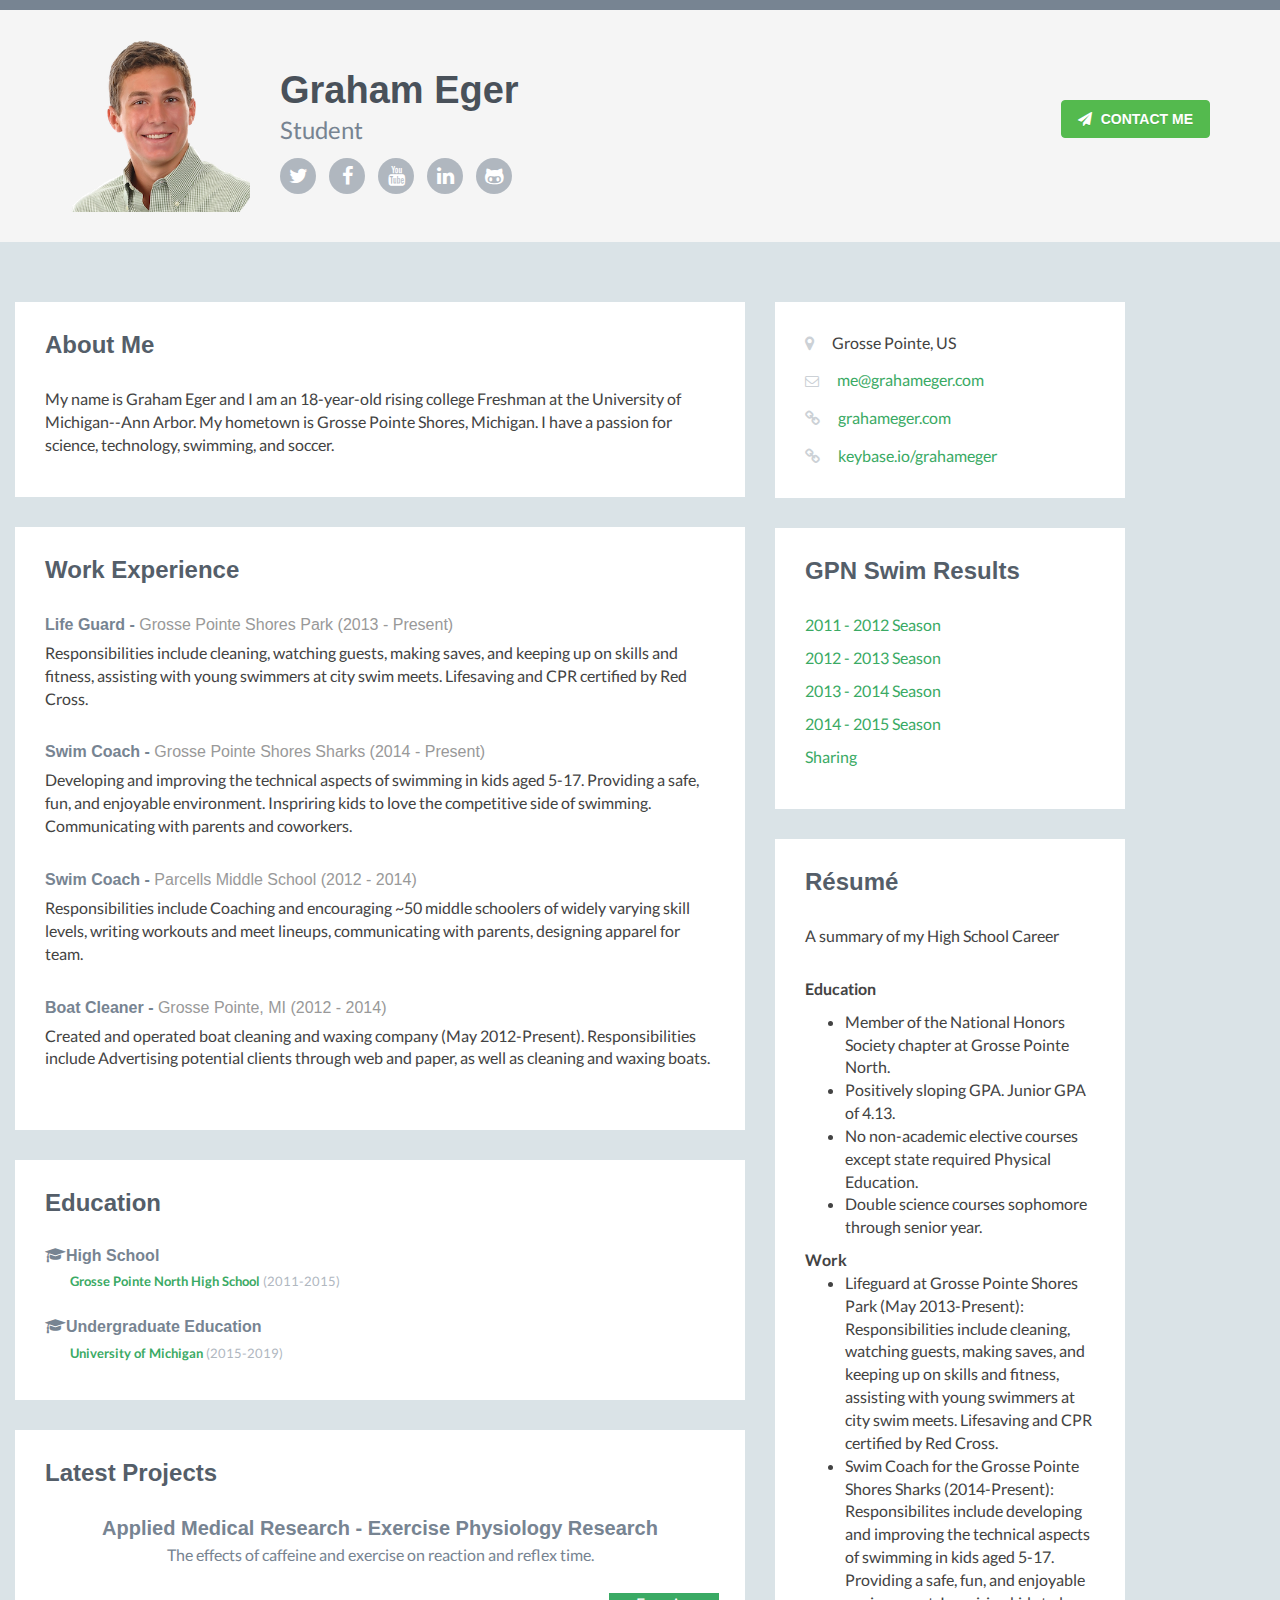
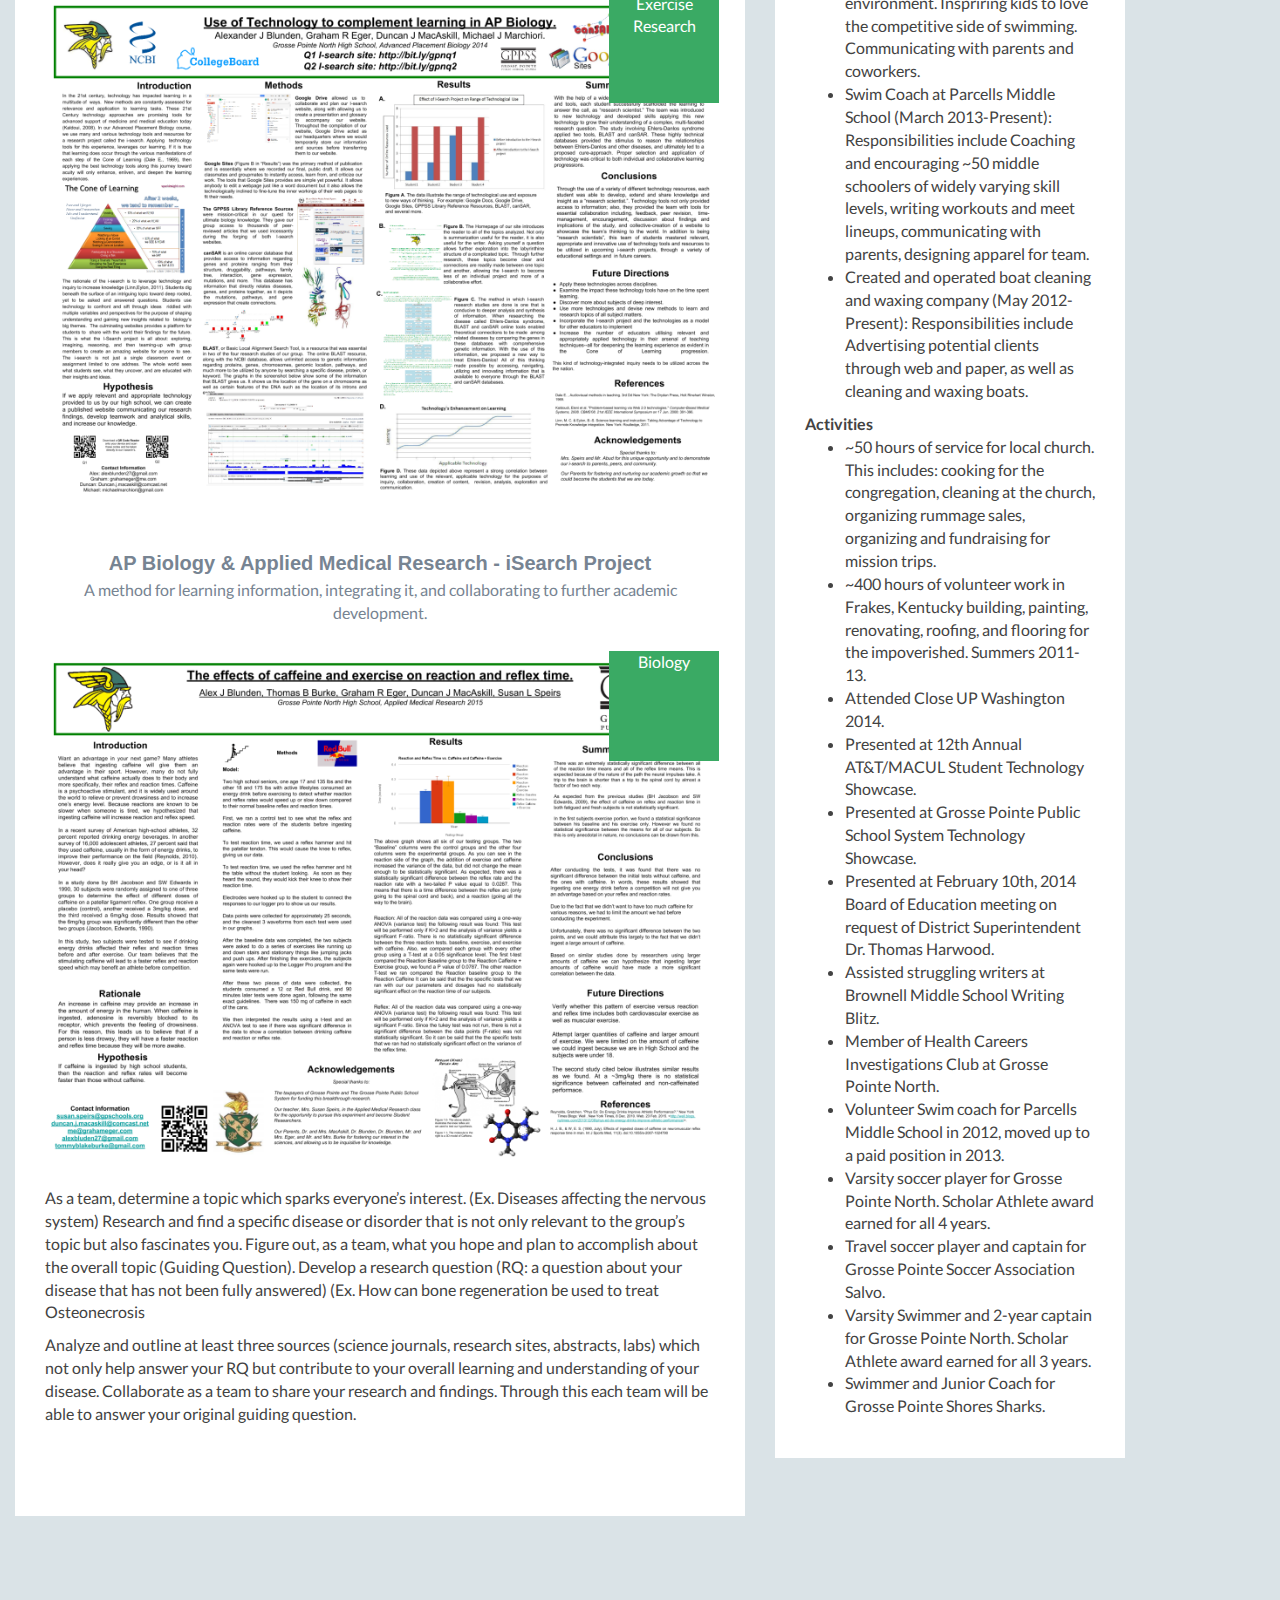
==== commit 7bc67e77: "Fix results" ====
--- a/index.html
+++ b/index.html
@@ -132,11 +132,11 @@
                     <h2 class="heading">GPN Swim Results</h2>
                     <div class="content">
                         <div class="item">
-                            <p> <a href="/results/1112/">2011 - 2012 Season</a> </p>
-                            <p> <a href="/results/1213/">2012 - 2013 Season</a> </p>
-                            <p> <a href="/results/1314/">2013 - 2014 Season</a> </p>
-                            <p> <a href="/results/1415/">2014 - 2015 Season</a> </p>
-                            <p> <a href="/sharing">Sharing</a> </p>
+                            <p> <a href="https://grahameger.com/results/1112/">2011 - 2012 Season</a> </p>
+                            <p> <a href="https://grahameger.com/results/1213/">2012 - 2013 Season</a> </p>
+                            <p> <a href="https://grahameger.com/results/1314/">2013 - 2014 Season</a> </p>
+                            <p> <a href="https://grahameger.com/results/1415/">2014 - 2015 Season</a> </p>
+                            <p> <a href="https://grahameger.com/sharing">Sharing</a> </p>
                         </div>
                     </div>
                 </div>
